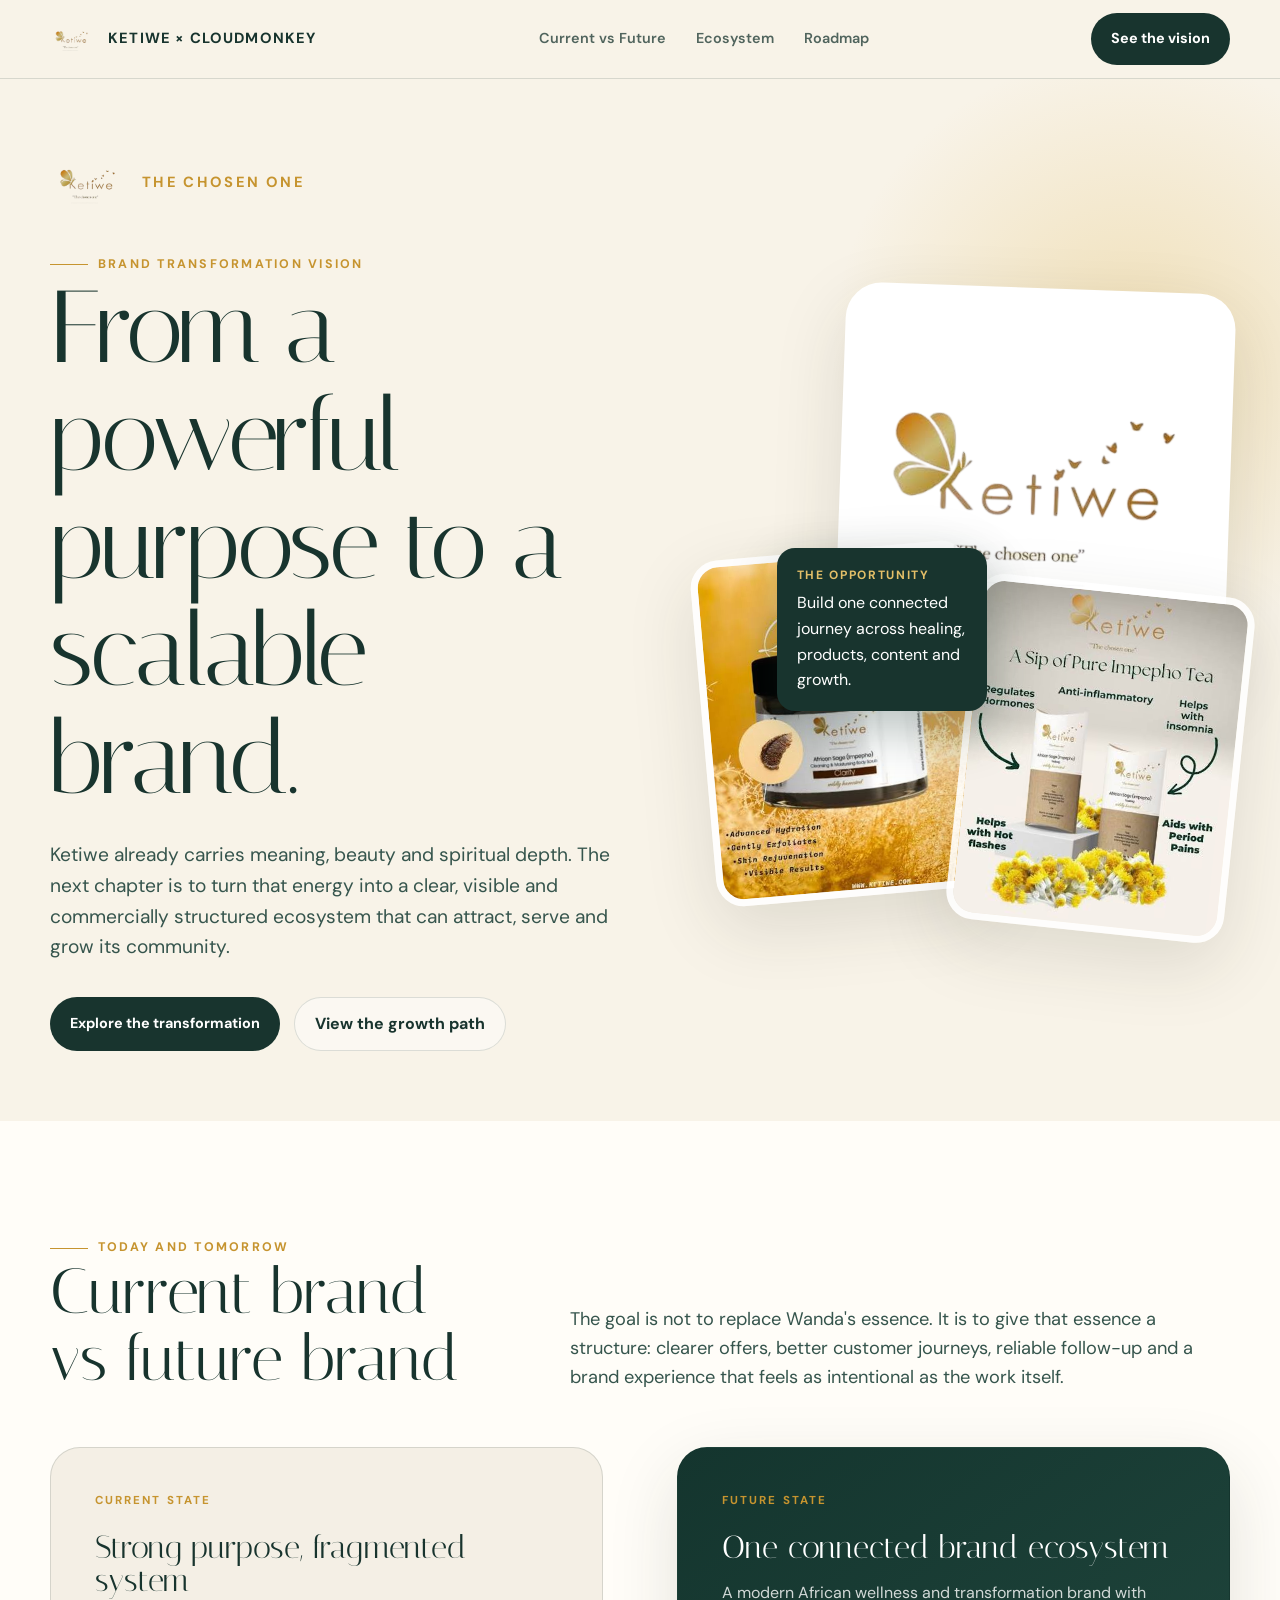
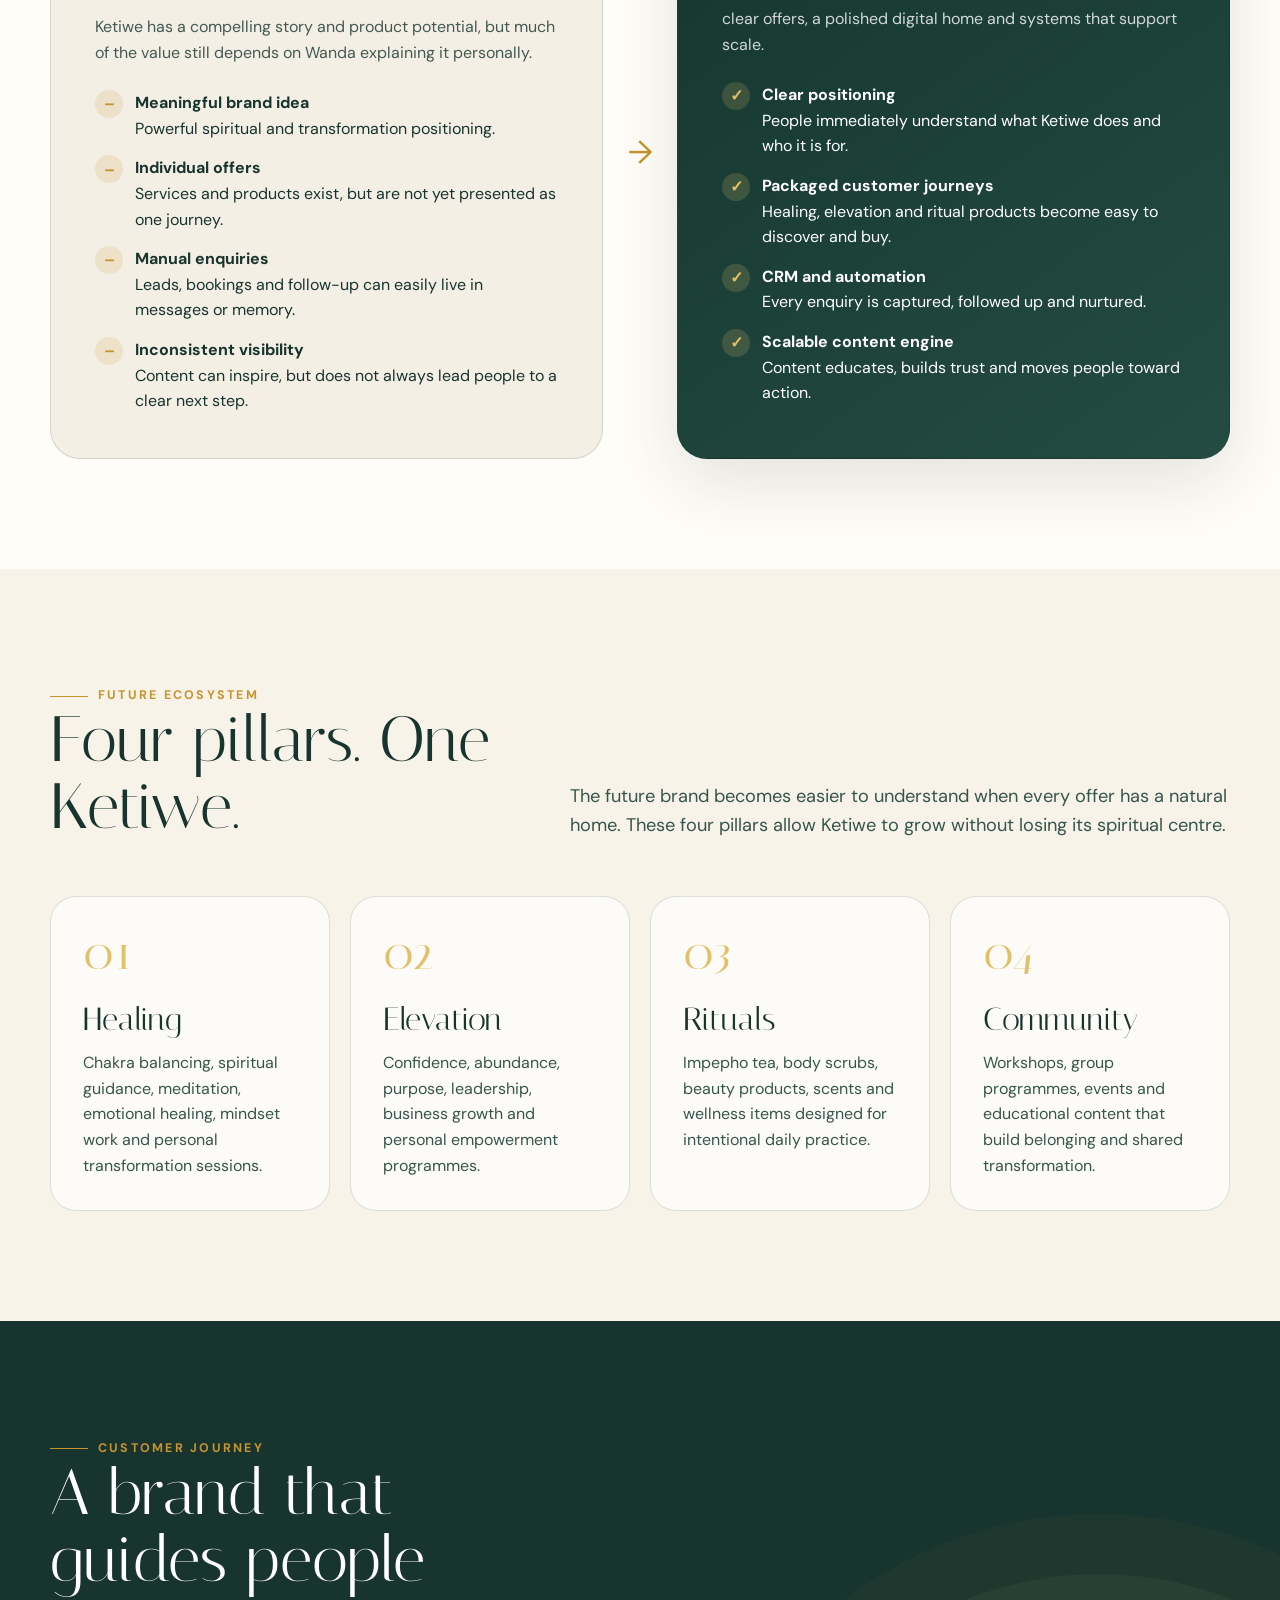
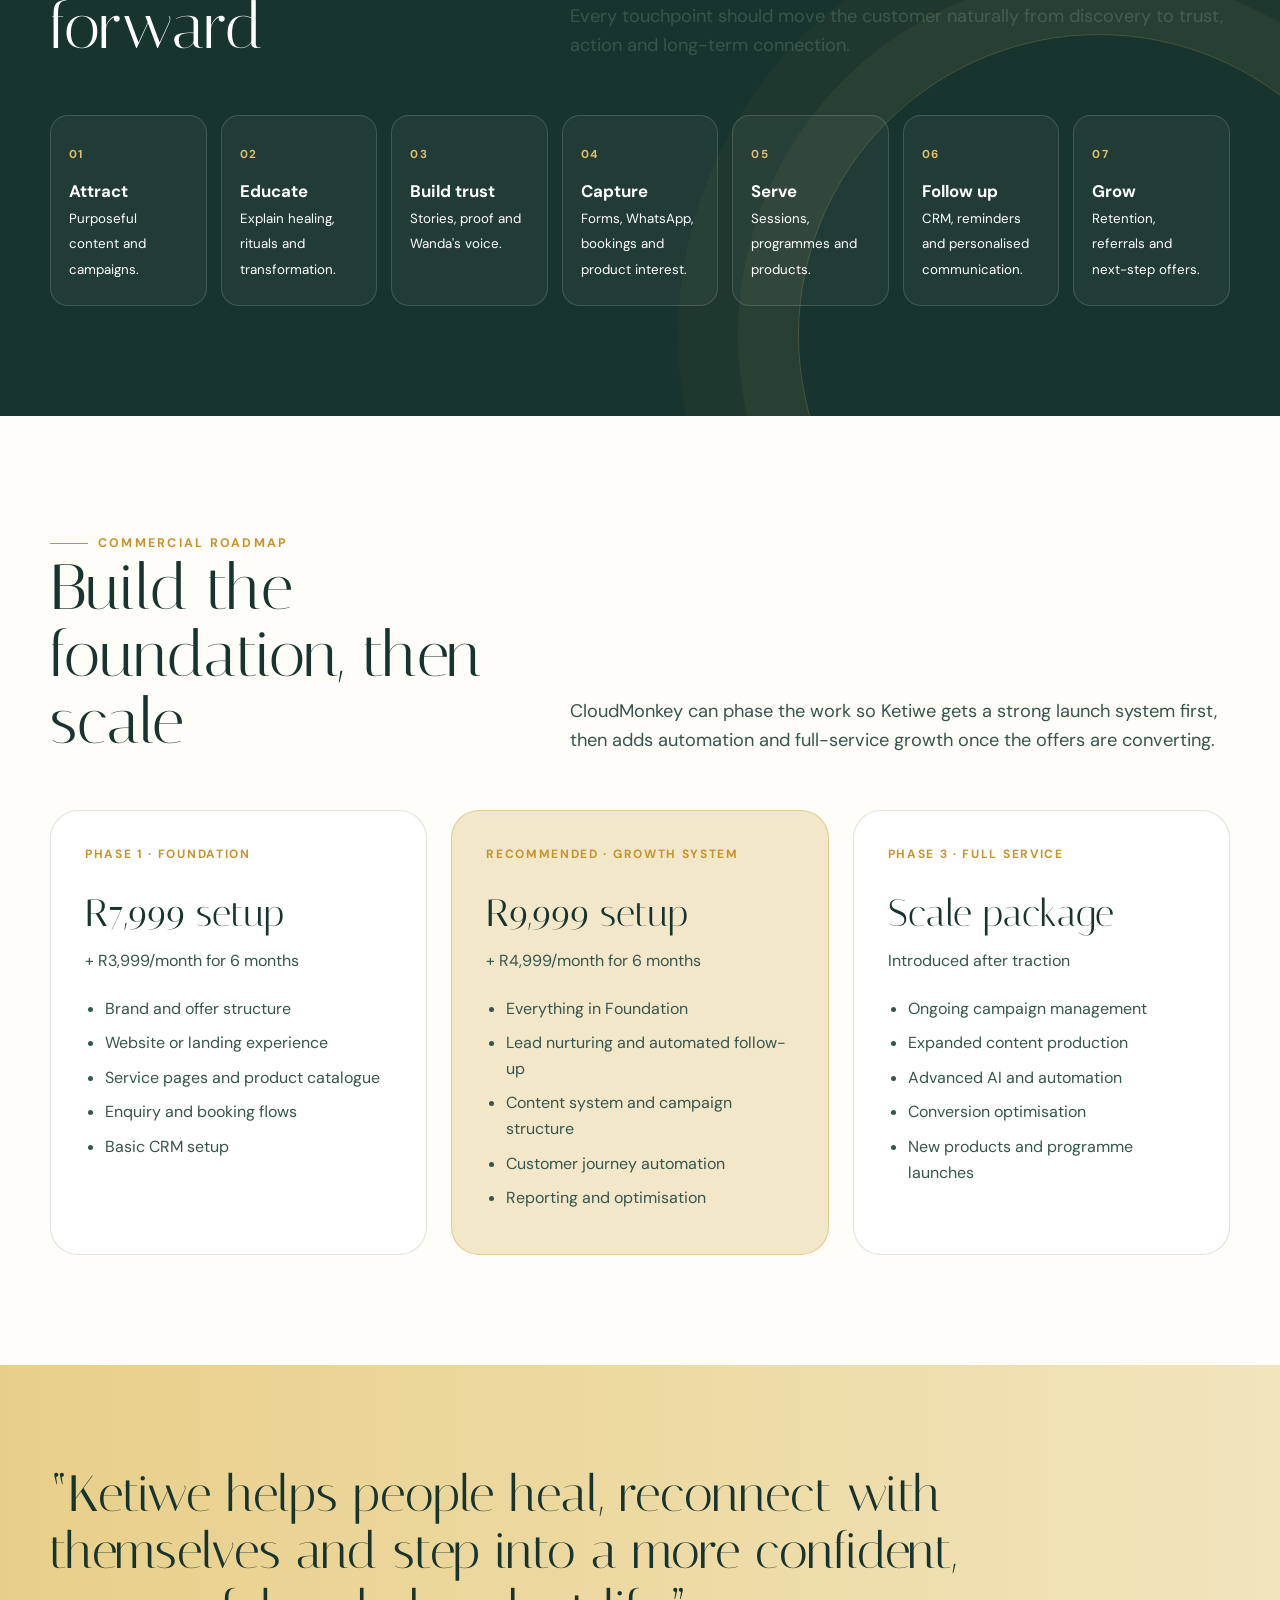
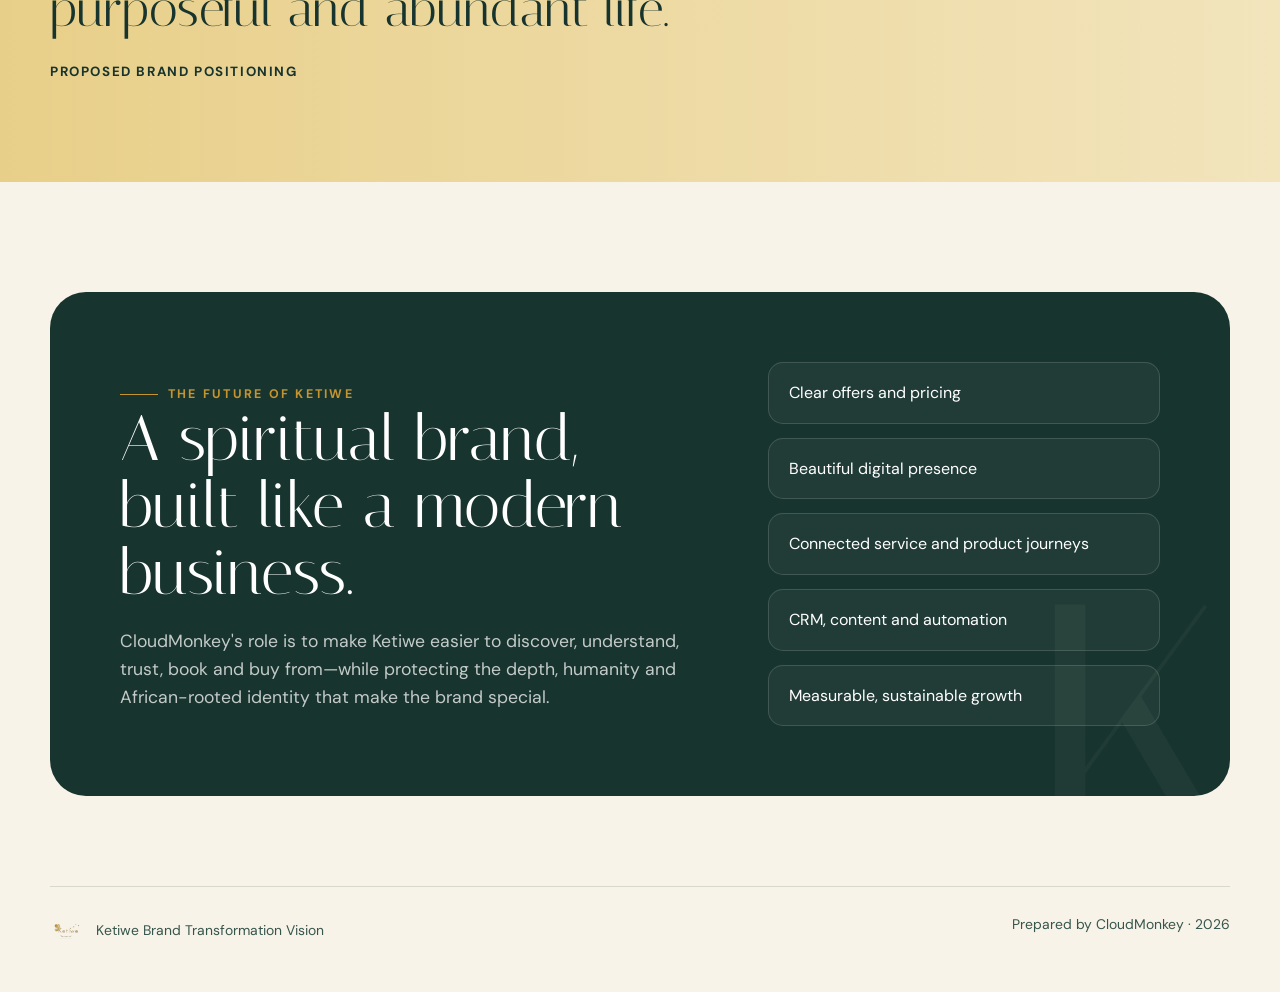
==== ketiwe_current_vs_future_with_new_logo.html @ 4f517079 "Initial commit: Ketiwe brand vision static site Co-Authored-By: Claude Sonnet 5 <noreply@anthropic.c" ====
<!DOCTYPE html>
<html lang="en">
<head>
<meta charset="UTF-8" />
<meta name="viewport" content="width=device-width, initial-scale=1.0" />
<title>Ketiwe — From Powerful Purpose to Scalable Brand</title>
<meta name="description" content="A current-versus-future brand vision for Ketiwe, presented by CloudMonkey." />
<link rel="preconnect" href="https://fonts.googleapis.com">
<link rel="preconnect" href="https://fonts.gstatic.com" crossorigin>
<link href="https://fonts.googleapis.com/css2?family=DM+Sans:wght@400;500;600;700&family=Italiana&display=swap" rel="stylesheet">
<style>
:root {
  --ink:#18342e;
  --ink-soft:#36554d;
  --cream:#f8f3e8;
  --paper:#fffdf8;
  --gold:#c6942f;
  --gold-2:#e3bf68;
  --sage:#8aa497;
  --line:rgba(24,52,46,.14);
  --shadow:0 24px 70px rgba(46,43,29,.13);
}
*{box-sizing:border-box}
html{scroll-behavior:smooth}
body{margin:0;font-family:'DM Sans',sans-serif;color:var(--ink);background:var(--cream);line-height:1.6;overflow-x:hidden}
a{color:inherit;text-decoration:none}
img{display:block;max-width:100%}
.container{width:min(1180px,calc(100% - 40px));margin:auto}
.eyebrow{display:inline-flex;align-items:center;gap:10px;font-size:.78rem;letter-spacing:.18em;text-transform:uppercase;font-weight:700;color:var(--gold)}
.eyebrow:before{content:'';width:38px;height:1px;background:var(--gold)}
h1,h2,h3{font-family:'Italiana',serif;font-weight:400;line-height:1.05;margin:0}
h1{font-size:clamp(3.5rem,8vw,7.7rem);letter-spacing:-.03em}
h2{font-size:clamp(2.5rem,5vw,5rem)}
h3{font-size:clamp(1.55rem,2.5vw,2.25rem)}
p{margin:0}
.topbar{position:fixed;z-index:20;left:0;right:0;top:0;background:rgba(248,243,232,.82);backdrop-filter:blur(16px);border-bottom:1px solid var(--line)}
.nav{height:78px;display:flex;align-items:center;justify-content:space-between}
.brand{display:flex;align-items:center;gap:14px;font-weight:700;letter-spacing:.05em}

.brand-logo{height:44px;width:auto;display:block}
.brand-text{font-weight:700;letter-spacing:.08em;font-size:.92rem}
.hero-brand-lockup{display:flex;align-items:center;gap:16px;margin-bottom:26px;flex-wrap:wrap}
.hero-brand-lockup img{height:76px;width:auto}
.hero-brand-lockup .tag{font-size:.92rem;letter-spacing:.16em;text-transform:uppercase;color:var(--gold);font-weight:700}
.footer-brand{display:flex;align-items:center;gap:12px}
.footer-brand img{height:34px;width:auto}
@media(max-width:620px){.brand-logo{height:38px}.hero-brand-lockup img{height:62px}}

.navlinks{display:flex;gap:30px;font-size:.9rem;font-weight:600}
.navlinks a{opacity:.75}
.navlinks a:hover{opacity:1;color:var(--gold)}
.cta{display:inline-flex;align-items:center;justify-content:center;padding:14px 20px;border-radius:999px;background:var(--ink);color:#fff;font-weight:700;font-size:.9rem;transition:.25s}
.cta:hover{transform:translateY(-2px);box-shadow:0 10px 30px rgba(24,52,46,.22)}
.hero{min-height:100vh;padding:145px 0 70px;position:relative;display:flex;align-items:center}
.hero:before{content:'';position:absolute;width:620px;height:620px;border-radius:50%;background:radial-gradient(circle,rgba(227,191,104,.38),rgba(227,191,104,0) 68%);right:-160px;top:40px;pointer-events:none}
.hero-grid{display:grid;grid-template-columns:1.05fr .95fr;gap:70px;align-items:center}
.hero-copy p{font-size:clamp(1.05rem,1.5vw,1.28rem);max-width:660px;color:var(--ink-soft);margin-top:28px}
.hero-actions{display:flex;gap:14px;flex-wrap:wrap;margin-top:34px}
.ghost{display:inline-flex;align-items:center;justify-content:center;padding:13px 20px;border-radius:999px;border:1px solid var(--line);font-weight:700;background:rgba(255,255,255,.45)}
.visual{position:relative;min-height:620px}
.logo-card{position:absolute;right:0;top:0;width:74%;border-radius:36px;overflow:hidden;box-shadow:var(--shadow);transform:rotate(2deg);background:#fff}
.product-card{position:absolute;width:53%;border-radius:28px;overflow:hidden;box-shadow:var(--shadow);border:7px solid rgba(255,255,255,.88)}
.product-card.scrub{left:0;bottom:10px;transform:rotate(-5deg)}
.product-card.tea{right:-10px;bottom:-25px;transform:rotate(6deg)}
.floating-note{position:absolute;left:14%;top:42%;background:var(--ink);color:white;border-radius:18px;padding:18px 20px;width:210px;box-shadow:0 20px 50px rgba(24,52,46,.3);z-index:3}
.floating-note b{display:block;color:var(--gold-2);font-size:.75rem;text-transform:uppercase;letter-spacing:.14em;margin-bottom:5px}
section{padding:110px 0}
.section-intro{display:grid;grid-template-columns:.8fr 1.2fr;gap:80px;align-items:end;margin-bottom:55px}
.section-intro p{font-size:1.14rem;color:var(--ink-soft);max-width:720px}
.current{background:var(--paper)}
.comparison{display:grid;grid-template-columns:1fr 74px 1fr;align-items:stretch}
.panel{padding:44px;border-radius:30px;border:1px solid var(--line);background:#fff;position:relative;overflow:hidden}
.panel.current-panel{background:#f4efe5}
.panel.future-panel{background:linear-gradient(145deg,#14352e,#244c42);color:#fff;box-shadow:var(--shadow)}
.panel-label{font-size:.72rem;text-transform:uppercase;letter-spacing:.18em;font-weight:700;color:var(--gold);margin-bottom:20px}
.panel h3{margin-bottom:16px}
.panel p{opacity:.8;margin-bottom:25px}
.checks{display:grid;gap:14px}
.check{display:grid;grid-template-columns:28px 1fr;gap:12px;align-items:start}
.icon{width:28px;height:28px;border-radius:50%;display:grid;place-items:center;font-weight:700;background:rgba(198,148,47,.16);color:var(--gold)}
.future-panel .icon{background:rgba(227,191,104,.18);color:var(--gold-2)}
.arrow{display:grid;place-items:center;font-size:2rem;color:var(--gold)}
.ecosystem{position:relative}
.ecosystem-grid{display:grid;grid-template-columns:repeat(4,1fr);gap:20px;margin-top:50px}
.pillar{background:rgba(255,255,255,.66);border:1px solid var(--line);border-radius:26px;padding:32px;min-height:290px;transition:.25s}
.pillar:hover{transform:translateY(-7px);background:#fff;box-shadow:0 20px 50px rgba(54,85,77,.12)}
.num{font-family:'Italiana';font-size:3rem;color:var(--gold-2);line-height:1;margin-bottom:26px}
.pillar h3{font-size:2rem;margin-bottom:14px}
.pillar p{color:var(--ink-soft)}
.journey{background:var(--ink);color:#fff;overflow:hidden;position:relative}
.journey:after{content:'';position:absolute;inset:auto -120px -220px auto;width:600px;height:600px;border-radius:50%;border:1px solid rgba(227,191,104,.23);box-shadow:0 0 0 60px rgba(227,191,104,.05),0 0 0 120px rgba(227,191,104,.03)}
.flow{display:grid;grid-template-columns:repeat(7,1fr);gap:14px;margin-top:55px;position:relative;z-index:2}
.step{padding:24px 18px;border:1px solid rgba(255,255,255,.14);border-radius:18px;background:rgba(255,255,255,.045);min-height:148px}
.step span{font-size:.72rem;color:var(--gold-2);font-weight:700;letter-spacing:.13em}
.step strong{display:block;margin-top:12px;font-size:1.05rem}
.roadmap{background:var(--paper)}
.timeline{display:grid;grid-template-columns:repeat(3,1fr);gap:24px;margin-top:48px}
.phase{border-radius:28px;padding:34px;background:#fff;border:1px solid var(--line);position:relative}
.phase.featured{background:#f2e7c9;border-color:rgba(198,148,47,.35);transform:translateY(-14px)}
.phase-tag{font-size:.75rem;text-transform:uppercase;letter-spacing:.14em;color:var(--gold);font-weight:700}
.price{font-family:'Italiana';font-size:2.4rem;margin:18px 0 4px}
.monthly{color:var(--ink-soft);margin-bottom:22px}
.phase ul{padding-left:20px;margin:0;color:var(--ink-soft)}
.phase li{margin:9px 0}
.quote{padding:100px 0;background:linear-gradient(90deg,#e8cf89,#f2e4bc)}
.quote blockquote{font-family:'Italiana';font-size:clamp(2rem,4vw,4.2rem);line-height:1.12;margin:0;max-width:1020px}
.quote small{display:block;margin-top:24px;font-weight:700;letter-spacing:.12em;text-transform:uppercase}
.final{padding:110px 0 60px}
.final-card{border-radius:36px;padding:70px;background:var(--ink);color:#fff;display:grid;grid-template-columns:1.2fr .8fr;gap:60px;align-items:center;position:relative;overflow:hidden}
.final-card:before{content:'K';position:absolute;right:-20px;bottom:-125px;font-family:'Italiana';font-size:23rem;color:rgba(255,255,255,.035);line-height:1}
.final-card p{margin-top:20px;max-width:660px;color:rgba(255,255,255,.74);font-size:1.1rem}
.final-list{display:grid;gap:14px;position:relative;z-index:2}
.final-list div{padding:17px 20px;border:1px solid rgba(255,255,255,.14);border-radius:15px;background:rgba(255,255,255,.045)}
footer{padding:30px 0 45px;color:var(--ink-soft);font-size:.87rem}
.footer-grid{display:flex;justify-content:space-between;gap:20px;border-top:1px solid var(--line);padding-top:26px}
.reveal{opacity:0;transform:translateY(20px);transition:.7s ease}
.reveal.visible{opacity:1;transform:none}
@media(max-width:980px){
  .navlinks{display:none} .hero-grid,.section-intro,.final-card{grid-template-columns:1fr} .visual{min-height:560px;margin-top:20px}
  .comparison{grid-template-columns:1fr;gap:20px} .arrow{transform:rotate(90deg)}
  .ecosystem-grid{grid-template-columns:repeat(2,1fr)} .flow{grid-template-columns:repeat(2,1fr)} .timeline{grid-template-columns:1fr}
  .phase.featured{transform:none}
}
@media(max-width:620px){
 .container{width:min(100% - 26px,1180px)} section{padding:78px 0} .hero{padding-top:120px}
 .visual{min-height:480px} .logo-card{width:83%} .product-card{width:56%} .floating-note{left:4%;top:38%;width:185px}
 .ecosystem-grid,.flow{grid-template-columns:1fr} .panel{padding:28px} .final-card{padding:38px 26px} .footer-grid{display:block}
}
</style>
</head>
<body>
<header class="topbar">
  <div class="container nav">
    <a class="brand" href="#top"><img class="brand-logo" src="[data-uri]" alt="Ketiwe logo"><span class="brand-text">KETIWE × CLOUDMONKEY</span></a>
    <nav class="navlinks"><a href="#current">Current vs Future</a><a href="#ecosystem">Ecosystem</a><a href="#roadmap">Roadmap</a></nav>
    <a class="cta" href="#vision">See the vision</a>
  </div>
</header>

<main id="top">
<section class="hero">
 <div class="container hero-grid">
  <div class="hero-copy reveal">
    <div class="hero-brand-lockup"><img src="[data-uri]" alt="Ketiwe logo"><div class="tag">The chosen one</div></div>
    <div class="eyebrow">Brand transformation vision</div>
    <h1>From a powerful purpose to a scalable brand.</h1>
    <p>Ketiwe already carries meaning, beauty and spiritual depth. The next chapter is to turn that energy into a clear, visible and commercially structured ecosystem that can attract, serve and grow its community.</p>
    <div class="hero-actions"><a class="cta" href="#current">Explore the transformation</a><a class="ghost" href="#roadmap">View the growth path</a></div>
  </div>
  <div class="visual reveal">
    <div class="logo-card"><img src="[data-uri]" alt="Ketiwe logo"></div>
    <div class="product-card scrub"><img src="[data-uri]" alt="Ketiwe body scrub"></div>
    <div class="product-card tea"><img src="[data-uri]" alt="Ketiwe Impepho tea"></div>
    <div class="floating-note"><b>The opportunity</b>Build one connected journey across healing, products, content and growth.</div>
  </div>
 </div>
</section>

<section class="current" id="current">
 <div class="container">
  <div class="section-intro reveal"><div><div class="eyebrow">Today and tomorrow</div><h2>Current brand vs future brand</h2></div><p>The goal is not to replace Wanda's essence. It is to give that essence a structure: clearer offers, better customer journeys, reliable follow-up and a brand experience that feels as intentional as the work itself.</p></div>
  <div class="comparison reveal">
    <article class="panel current-panel">
      <div class="panel-label">Current state</div><h3>Strong purpose, fragmented system</h3><p>Ketiwe has a compelling story and product potential, but much of the value still depends on Wanda explaining it personally.</p>
      <div class="checks">
        <div class="check"><span class="icon">–</span><div><strong>Meaningful brand idea</strong><br>Powerful spiritual and transformation positioning.</div></div>
        <div class="check"><span class="icon">–</span><div><strong>Individual offers</strong><br>Services and products exist, but are not yet presented as one journey.</div></div>
        <div class="check"><span class="icon">–</span><div><strong>Manual enquiries</strong><br>Leads, bookings and follow-up can easily live in messages or memory.</div></div>
        <div class="check"><span class="icon">–</span><div><strong>Inconsistent visibility</strong><br>Content can inspire, but does not always lead people to a clear next step.</div></div>
      </div>
    </article>
    <div class="arrow">→</div>
    <article class="panel future-panel">
      <div class="panel-label">Future state</div><h3>One connected brand ecosystem</h3><p>A modern African wellness and transformation brand with clear offers, a polished digital home and systems that support scale.</p>
      <div class="checks">
        <div class="check"><span class="icon">✓</span><div><strong>Clear positioning</strong><br>People immediately understand what Ketiwe does and who it is for.</div></div>
        <div class="check"><span class="icon">✓</span><div><strong>Packaged customer journeys</strong><br>Healing, elevation and ritual products become easy to discover and buy.</div></div>
        <div class="check"><span class="icon">✓</span><div><strong>CRM and automation</strong><br>Every enquiry is captured, followed up and nurtured.</div></div>
        <div class="check"><span class="icon">✓</span><div><strong>Scalable content engine</strong><br>Content educates, builds trust and moves people toward action.</div></div>
      </div>
    </article>
  </div>
 </div>
</section>

<section class="ecosystem" id="ecosystem">
 <div class="container">
  <div class="section-intro reveal"><div><div class="eyebrow">Future ecosystem</div><h2>Four pillars. One Ketiwe.</h2></div><p>The future brand becomes easier to understand when every offer has a natural home. These four pillars allow Ketiwe to grow without losing its spiritual centre.</p></div>
  <div class="ecosystem-grid">
    <article class="pillar reveal"><div class="num">01</div><h3>Healing</h3><p>Chakra balancing, spiritual guidance, meditation, emotional healing, mindset work and personal transformation sessions.</p></article>
    <article class="pillar reveal"><div class="num">02</div><h3>Elevation</h3><p>Confidence, abundance, purpose, leadership, business growth and personal empowerment programmes.</p></article>
    <article class="pillar reveal"><div class="num">03</div><h3>Rituals</h3><p>Impepho tea, body scrubs, beauty products, scents and wellness items designed for intentional daily practice.</p></article>
    <article class="pillar reveal"><div class="num">04</div><h3>Community</h3><p>Workshops, group programmes, events and educational content that build belonging and shared transformation.</p></article>
  </div>
 </div>
</section>

<section class="journey" id="vision">
 <div class="container">
  <div class="section-intro reveal"><div><div class="eyebrow">Customer journey</div><h2>A brand that guides people forward</h2></div><p>Every touchpoint should move the customer naturally from discovery to trust, action and long-term connection.</p></div>
  <div class="flow">
    <div class="step reveal"><span>01</span><strong>Attract</strong><small>Purposeful content and campaigns.</small></div>
    <div class="step reveal"><span>02</span><strong>Educate</strong><small>Explain healing, rituals and transformation.</small></div>
    <div class="step reveal"><span>03</span><strong>Build trust</strong><small>Stories, proof and Wanda's voice.</small></div>
    <div class="step reveal"><span>04</span><strong>Capture</strong><small>Forms, WhatsApp, bookings and product interest.</small></div>
    <div class="step reveal"><span>05</span><strong>Serve</strong><small>Sessions, programmes and products.</small></div>
    <div class="step reveal"><span>06</span><strong>Follow up</strong><small>CRM, reminders and personalised communication.</small></div>
    <div class="step reveal"><span>07</span><strong>Grow</strong><small>Retention, referrals and next-step offers.</small></div>
  </div>
 </div>
</section>

<section class="roadmap" id="roadmap">
 <div class="container">
  <div class="section-intro reveal"><div><div class="eyebrow">Commercial roadmap</div><h2>Build the foundation, then scale</h2></div><p>CloudMonkey can phase the work so Ketiwe gets a strong launch system first, then adds automation and full-service growth once the offers are converting.</p></div>
  <div class="timeline">
   <article class="phase reveal"><div class="phase-tag">Phase 1 · Foundation</div><div class="price">R7,999 setup</div><div class="monthly">+ R3,999/month for 6 months</div><ul><li>Brand and offer structure</li><li>Website or landing experience</li><li>Service pages and product catalogue</li><li>Enquiry and booking flows</li><li>Basic CRM setup</li></ul></article>
   <article class="phase featured reveal"><div class="phase-tag">Recommended · Growth System</div><div class="price">R9,999 setup</div><div class="monthly">+ R4,999/month for 6 months</div><ul><li>Everything in Foundation</li><li>Lead nurturing and automated follow-up</li><li>Content system and campaign structure</li><li>Customer journey automation</li><li>Reporting and optimisation</li></ul></article>
   <article class="phase reveal"><div class="phase-tag">Phase 3 · Full Service</div><div class="price">Scale package</div><div class="monthly">Introduced after traction</div><ul><li>Ongoing campaign management</li><li>Expanded content production</li><li>Advanced AI and automation</li><li>Conversion optimisation</li><li>New products and programme launches</li></ul></article>
  </div>
 </div>
</section>

<section class="quote">
 <div class="container reveal"><blockquote>“Ketiwe helps people heal, reconnect with themselves and step into a more confident, purposeful and abundant life.”</blockquote><small>Proposed brand positioning</small></div>
</section>

<section class="final">
 <div class="container">
  <div class="final-card reveal">
   <div><div class="eyebrow">The future of Ketiwe</div><h2>A spiritual brand, built like a modern business.</h2><p>CloudMonkey's role is to make Ketiwe easier to discover, understand, trust, book and buy from—while protecting the depth, humanity and African-rooted identity that make the brand special.</p></div>
   <div class="final-list"><div>Clear offers and pricing</div><div>Beautiful digital presence</div><div>Connected service and product journeys</div><div>CRM, content and automation</div><div>Measurable, sustainable growth</div></div>
  </div>
 </div>
</section>
</main>
<footer><div class="container footer-grid"><div class="footer-brand"><img src="[data-uri]" alt="Ketiwe logo"><span>Ketiwe Brand Transformation Vision</span></div><span>Prepared by CloudMonkey · 2026</span></div></footer>
<script>
const observer=new IntersectionObserver((entries)=>{entries.forEach(e=>{if(e.isIntersecting)e.target.classList.add('visible')})},{threshold:.12});
document.querySelectorAll('.reveal').forEach(el=>observer.observe(el));
</script>
</body>
</html>
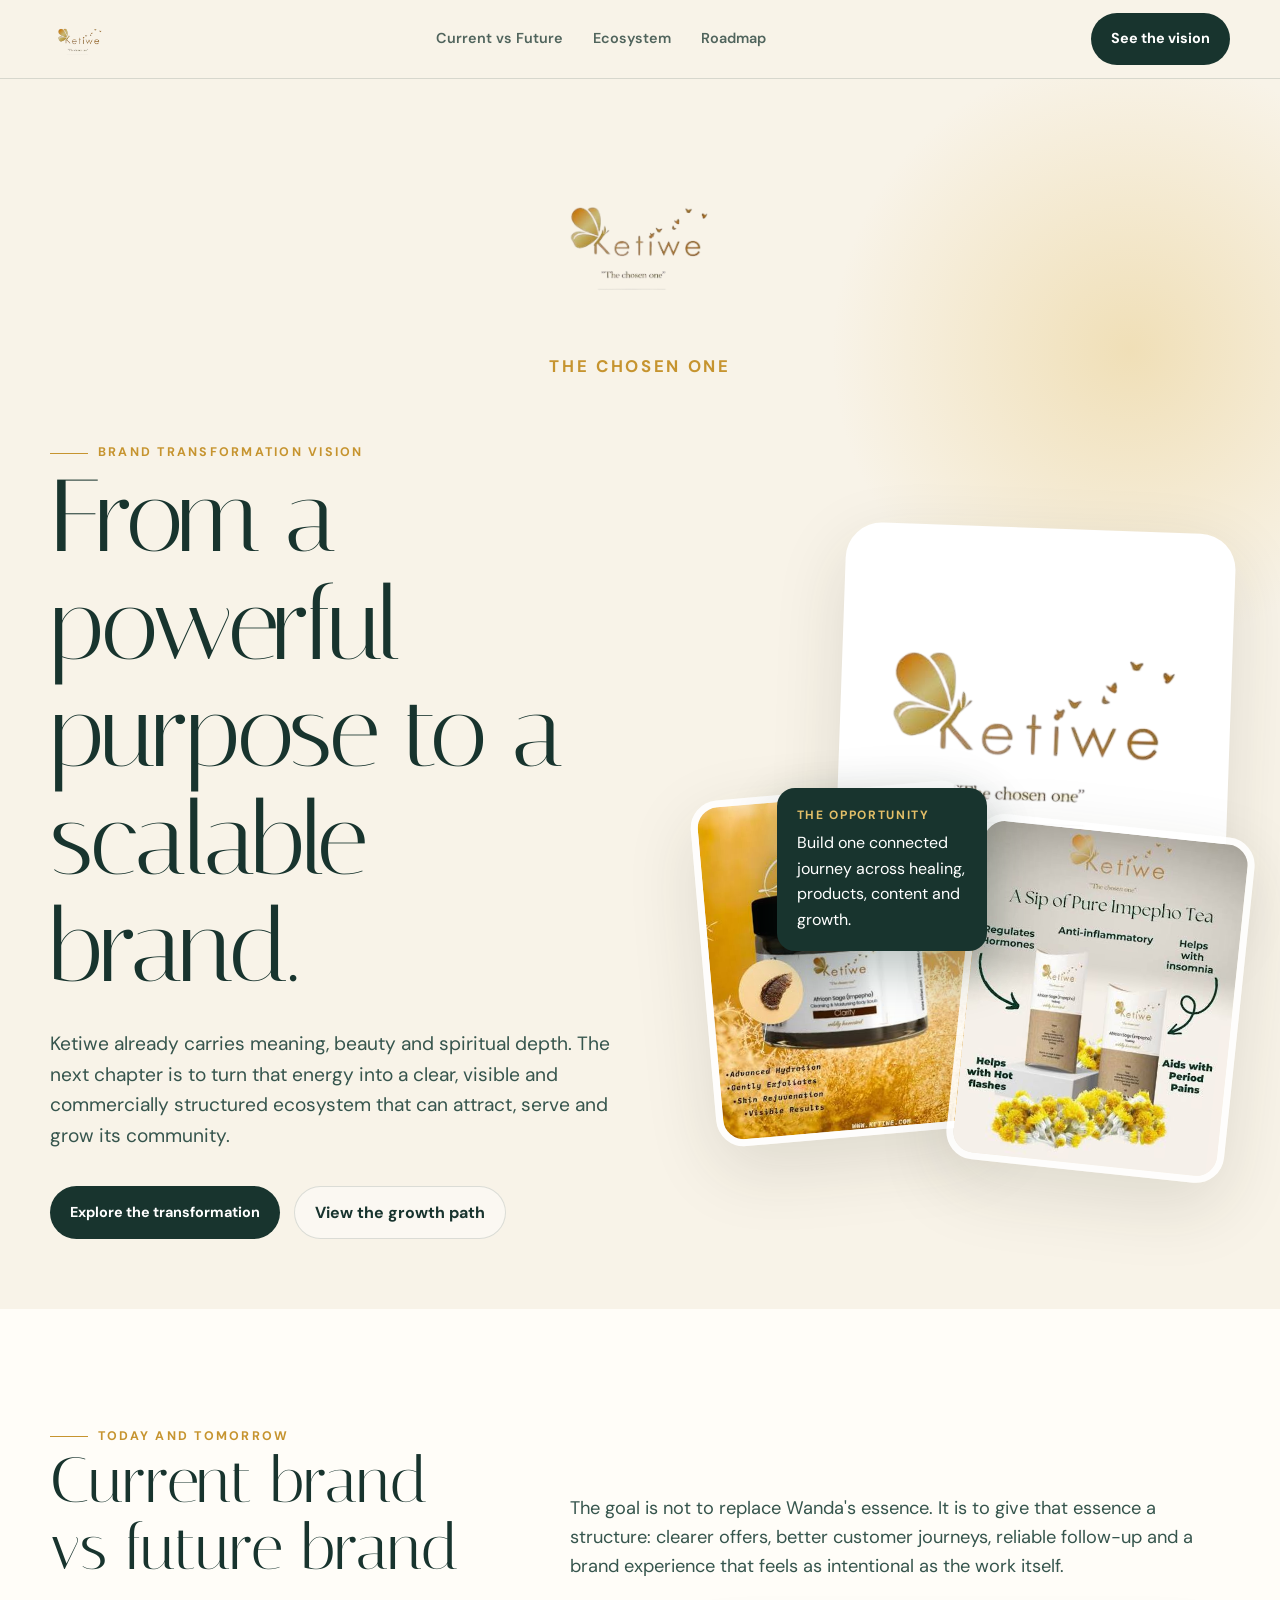
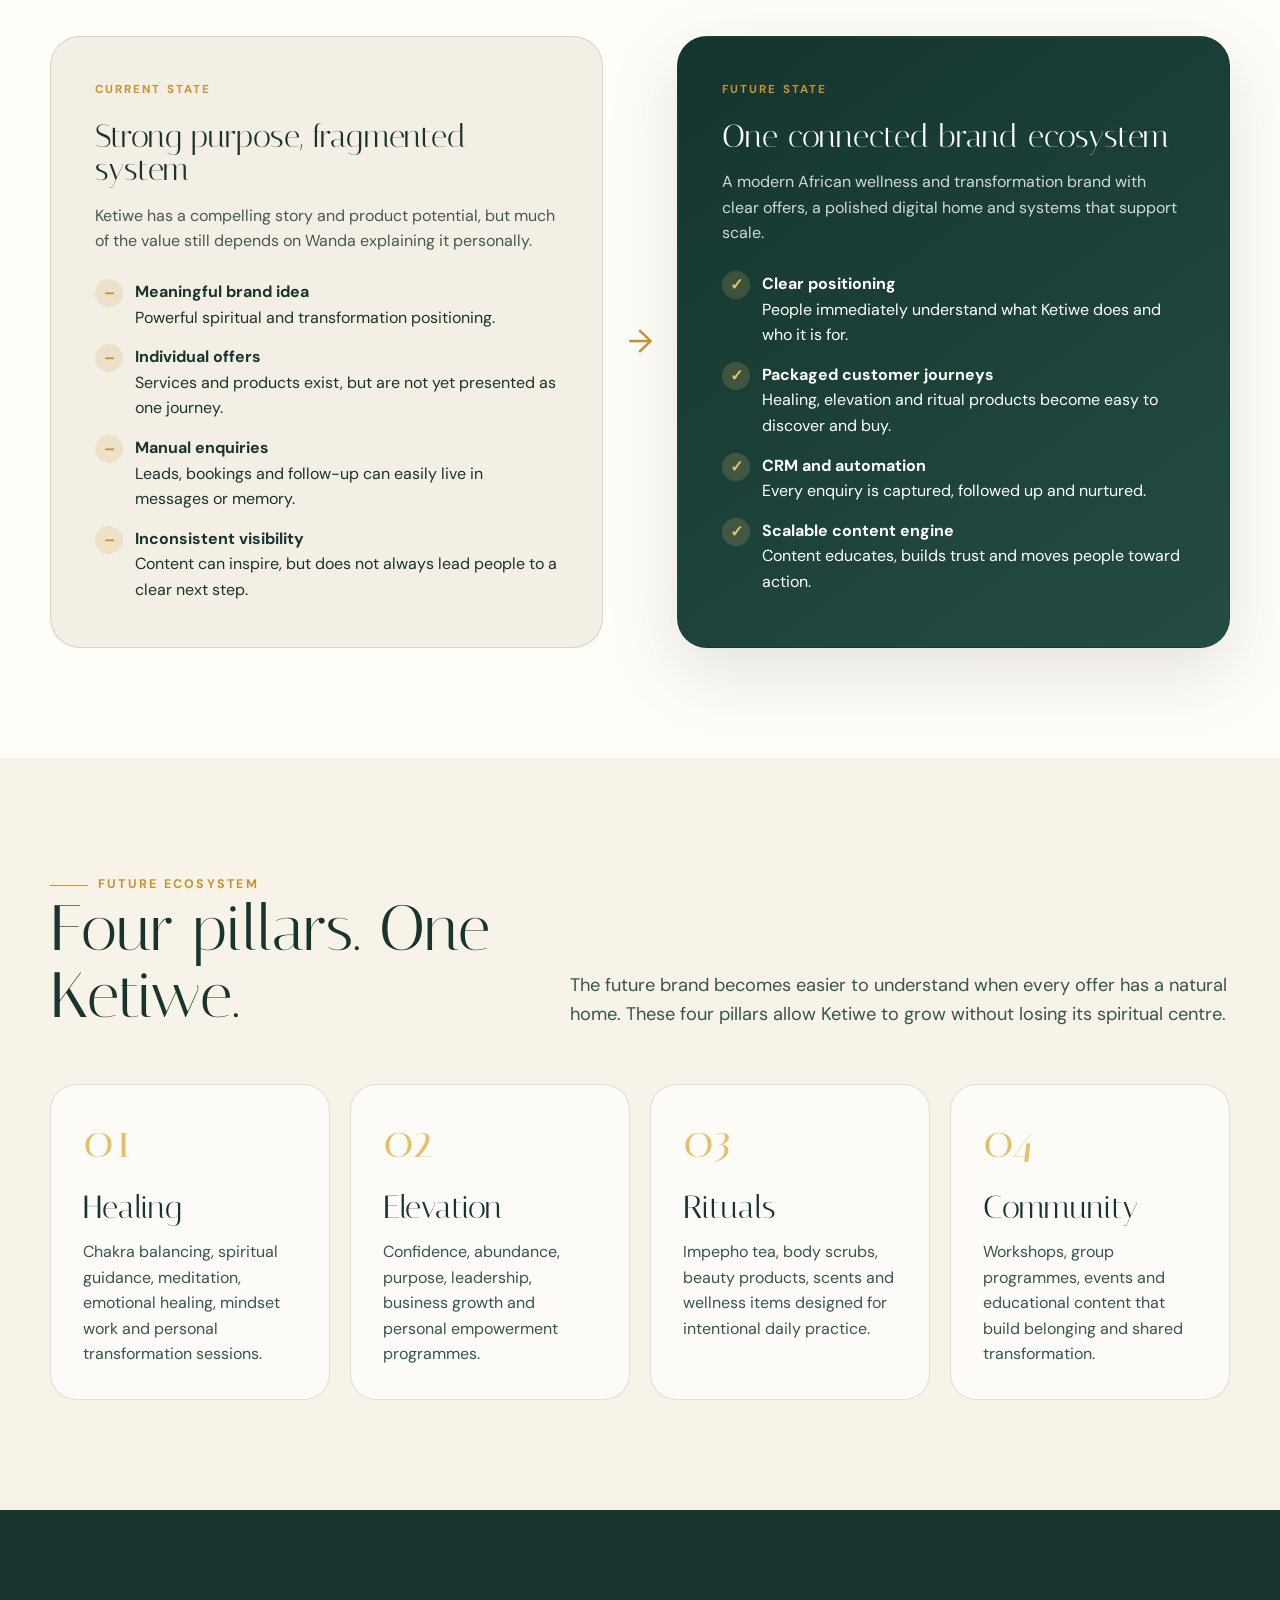
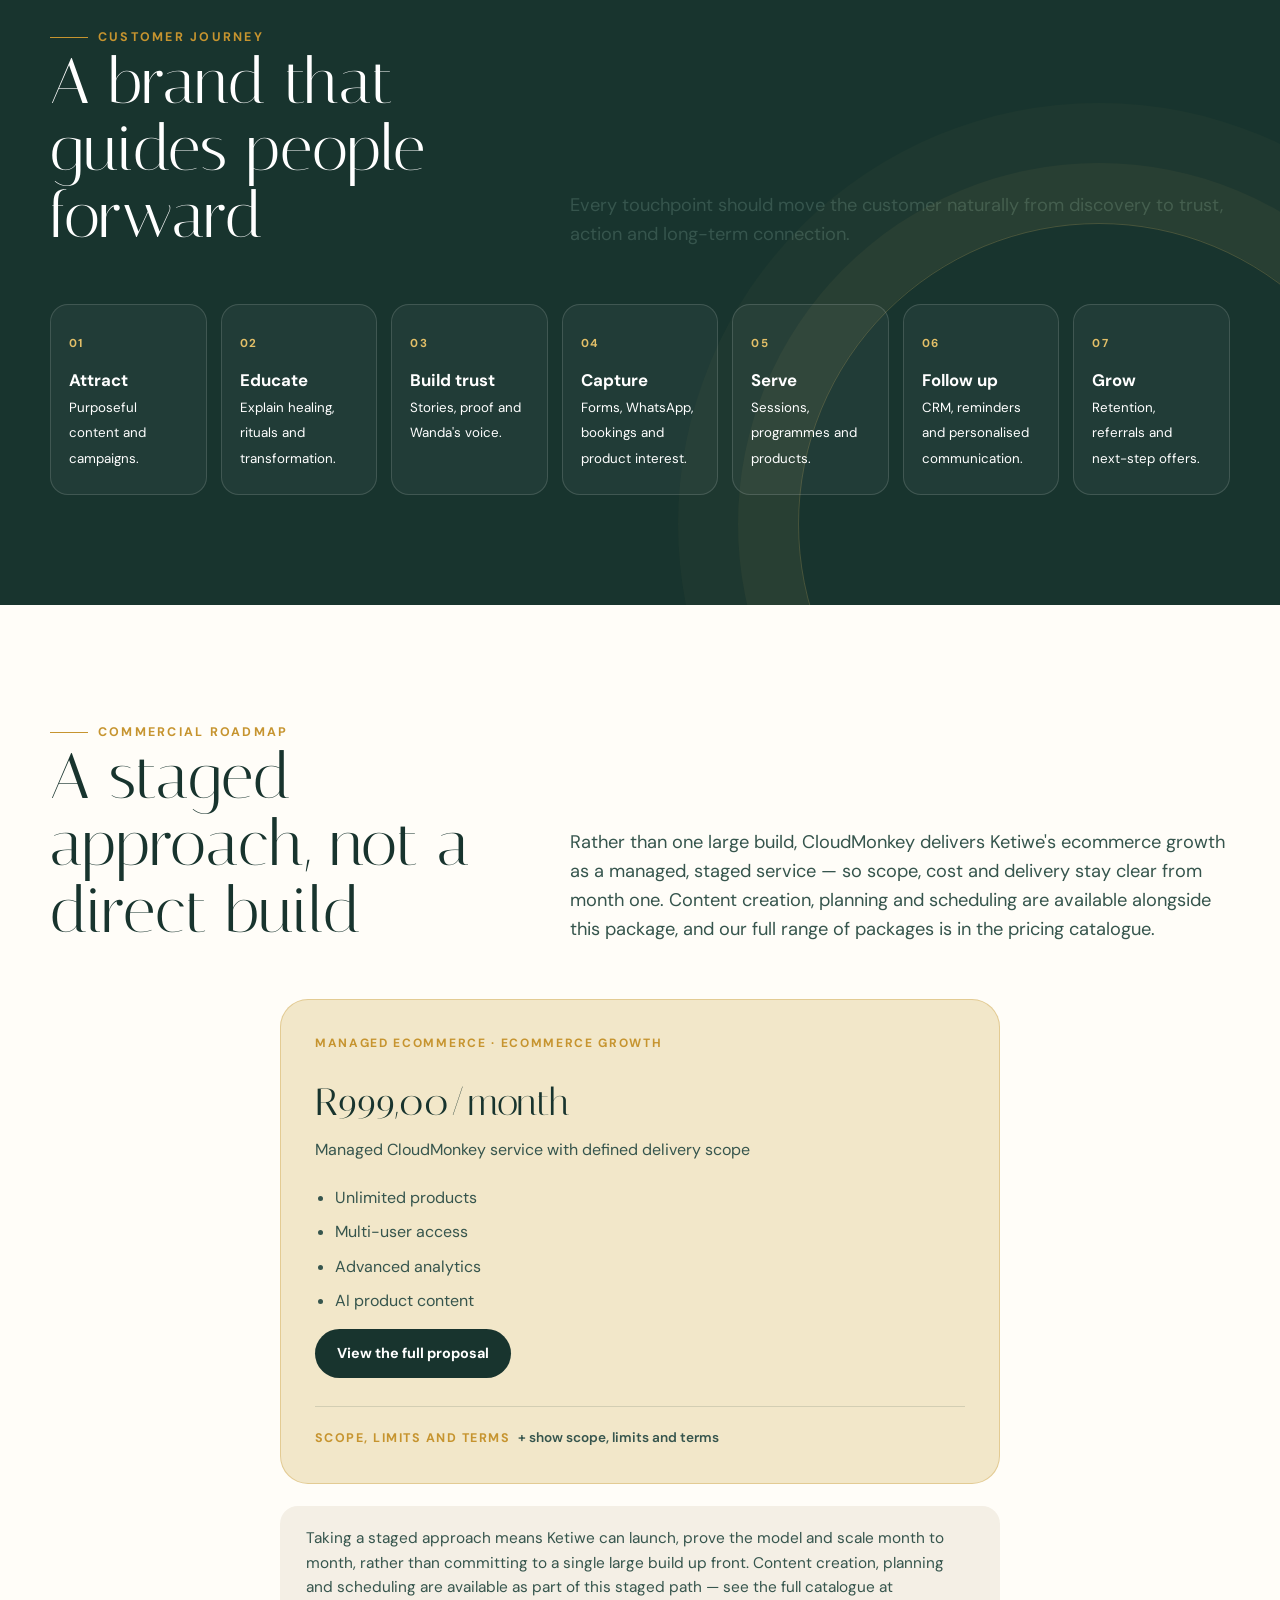
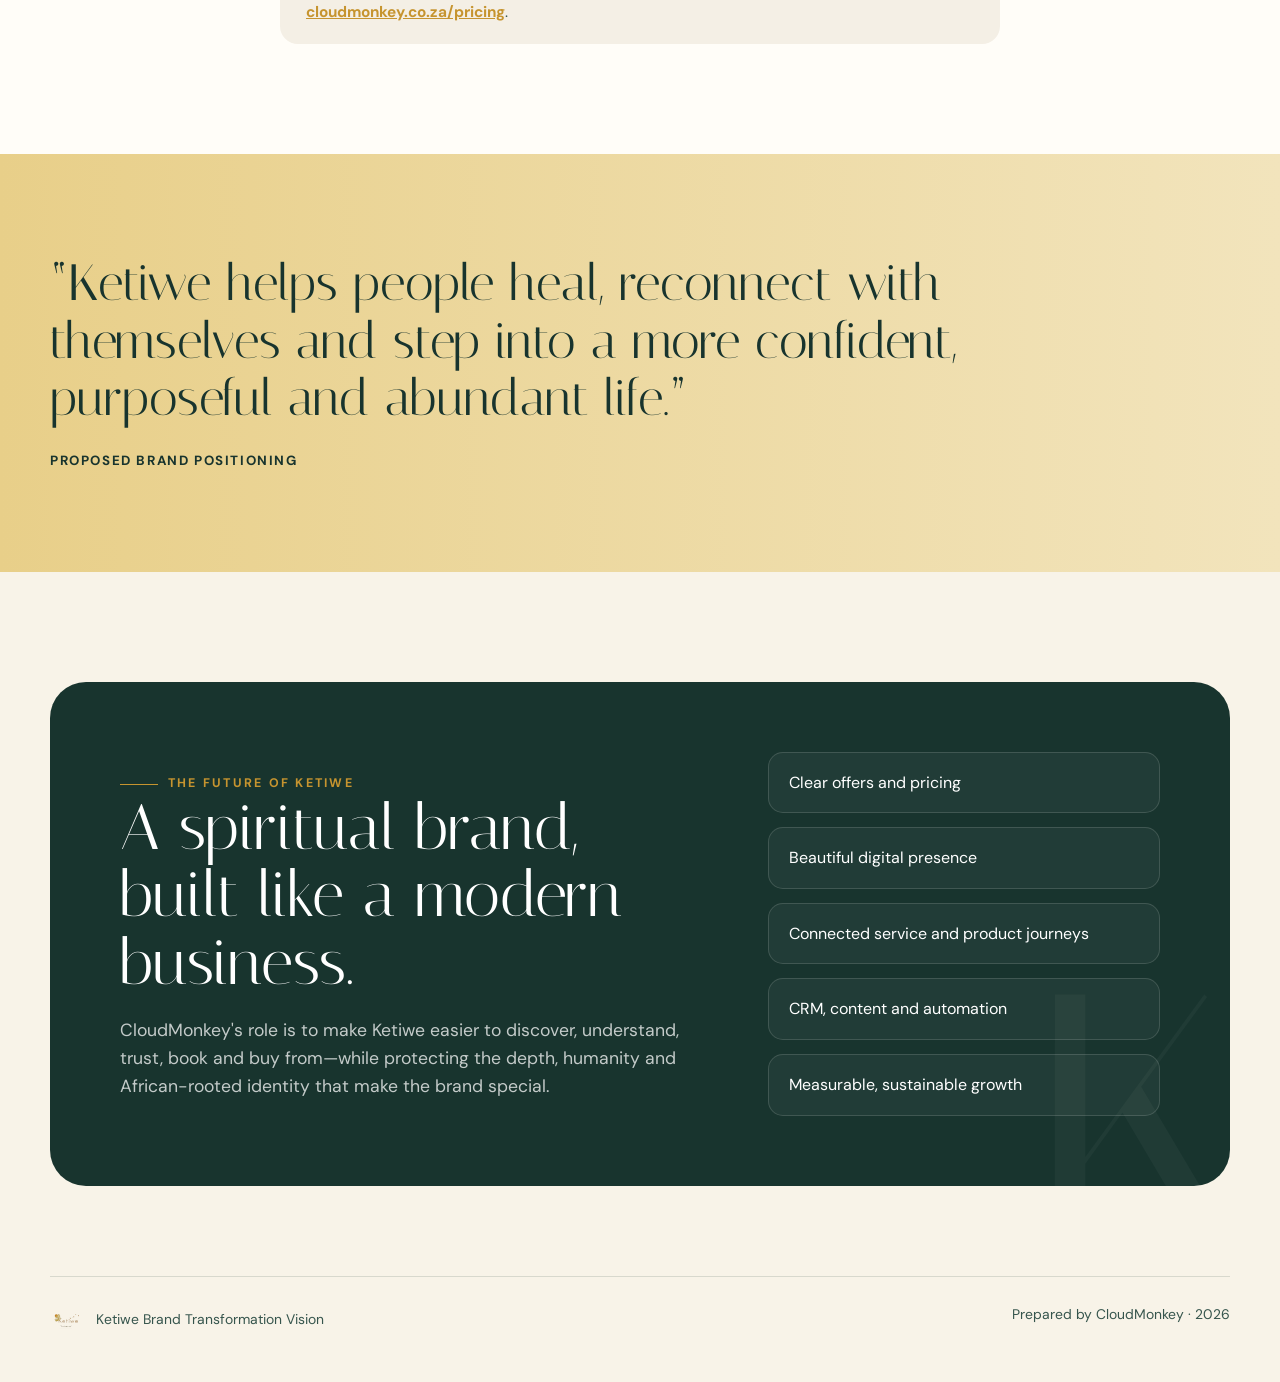
==== commit 79267538: "Update branding lockup and replace roadmap with Ecommerce Growth package Enlarge and center the Keti" ====
--- a/ketiwe_current_vs_future_with_new_logo.html
+++ b/ketiwe_current_vs_future_with_new_logo.html
@@ -37,14 +37,18 @@
 .nav{height:78px;display:flex;align-items:center;justify-content:space-between}
 .brand{display:flex;align-items:center;gap:14px;font-weight:700;letter-spacing:.05em}
 
-.brand-logo{height:44px;width:auto;display:block}
+.brand-logo{height:60px;width:auto;display:block}
 .brand-text{font-weight:700;letter-spacing:.08em;font-size:.92rem}
 .hero-brand-lockup{display:flex;align-items:center;gap:16px;margin-bottom:26px;flex-wrap:wrap}
 .hero-brand-lockup img{height:76px;width:auto}
 .hero-brand-lockup .tag{font-size:.92rem;letter-spacing:.16em;text-transform:uppercase;color:var(--gold);font-weight:700}
 .footer-brand{display:flex;align-items:center;gap:12px}
 .footer-brand img{height:34px;width:auto}
-@media(max-width:620px){.brand-logo{height:38px}.hero-brand-lockup img{height:62px}}
+@media(max-width:620px){.brand-logo{height:44px}.hero-brand-lockup img{height:62px}}
+.hero-brand-lockup.centered{flex-direction:column;justify-content:center;margin:0 auto 56px;text-align:center;gap:18px}
+.hero-brand-lockup.centered img{height:190px}
+.hero-brand-lockup.centered .tag{font-size:1.05rem}
+@media(max-width:620px){.hero-brand-lockup.centered img{height:120px}}
 
 .navlinks{display:flex;gap:30px;font-size:.9rem;font-weight:600}
 .navlinks a{opacity:.75}
@@ -102,6 +106,21 @@
 .monthly{color:var(--ink-soft);margin-bottom:22px}
 .phase ul{padding-left:20px;margin:0;color:var(--ink-soft)}
 .phase li{margin:9px 0}
+.timeline.single{grid-template-columns:1fr;max-width:720px;margin:48px auto 0}
+.phase .proposal-link{display:inline-flex;align-items:center;justify-content:center;padding:13px 22px;border-radius:999px;background:var(--ink);color:#fff;font-weight:700;font-size:.9rem;margin-top:6px;transition:.25s}
+.phase .proposal-link:hover{transform:translateY(-2px);box-shadow:0 10px 30px rgba(24,52,46,.22)}
+.staged-note{max-width:720px;margin:22px auto 0;padding:20px 26px;border-radius:18px;background:#f4efe5;color:var(--ink-soft);font-size:.96rem}
+.staged-note a{color:var(--gold);font-weight:700;text-decoration:underline}
+.fine-print{margin-top:28px;padding-top:20px;border-top:1px solid var(--line)}
+.fine-print summary{cursor:pointer;font-weight:700;color:var(--gold);font-size:.78rem;text-transform:uppercase;letter-spacing:.12em;list-style:none}
+.fine-print summary::-webkit-details-marker{display:none}
+.fine-print summary:after{content:'+ show scope, limits and terms';margin-left:8px;color:var(--ink-soft);text-transform:none;letter-spacing:normal;font-weight:600;font-size:.85rem}
+.fine-print[open] summary:after{content:'– hide scope, limits and terms'}
+.fine-grid{display:grid;grid-template-columns:repeat(2,1fr);gap:22px;margin-top:22px}
+.fine-grid h4{font-family:'DM Sans',sans-serif;font-size:.8rem;text-transform:uppercase;letter-spacing:.08em;color:var(--ink);margin:0 0 8px}
+.fine-grid ul{padding-left:18px;margin:0;color:var(--ink-soft);font-size:.87rem}
+.fine-grid li{margin:6px 0}
+@media(max-width:700px){.fine-grid{grid-template-columns:1fr}}
 .quote{padding:100px 0;background:linear-gradient(90deg,#e8cf89,#f2e4bc)}
 .quote blockquote{font-family:'Italiana';font-size:clamp(2rem,4vw,4.2rem);line-height:1.12;margin:0;max-width:1020px}
 .quote small{display:block;margin-top:24px;font-weight:700;letter-spacing:.12em;text-transform:uppercase}
@@ -131,7 +150,7 @@
 <body>
 <header class="topbar">
   <div class="container nav">
-    <a class="brand" href="#top"><img class="brand-logo" src="[data-uri]" alt="Ketiwe logo"><span class="brand-text">KETIWE × CLOUDMONKEY</span></a>
+    <a class="brand" href="#top"><img class="brand-logo" src="[data-uri]" alt="Ketiwe logo"></a>
     <nav class="navlinks"><a href="#current">Current vs Future</a><a href="#ecosystem">Ecosystem</a><a href="#roadmap">Roadmap</a></nav>
     <a class="cta" href="#vision">See the vision</a>
   </div>
@@ -139,9 +158,10 @@
 
 <main id="top">
 <section class="hero">
- <div class="container hero-grid">
+ <div class="container">
+    <div class="hero-brand-lockup centered reveal"><img src="[data-uri]" alt="Ketiwe logo"><div class="tag">The chosen one</div></div>
+  <div class="hero-grid">
   <div class="hero-copy reveal">
-    <div class="hero-brand-lockup"><img src="[data-uri]" alt="Ketiwe logo"><div class="tag">The chosen one</div></div>
     <div class="eyebrow">Brand transformation vision</div>
     <h1>From a powerful purpose to a scalable brand.</h1>
     <p>Ketiwe already carries meaning, beauty and spiritual depth. The next chapter is to turn that energy into a clear, visible and commercially structured ecosystem that can attract, serve and grow its community.</p>
@@ -152,6 +172,7 @@
     <div class="product-card scrub"><img src="[data-uri]